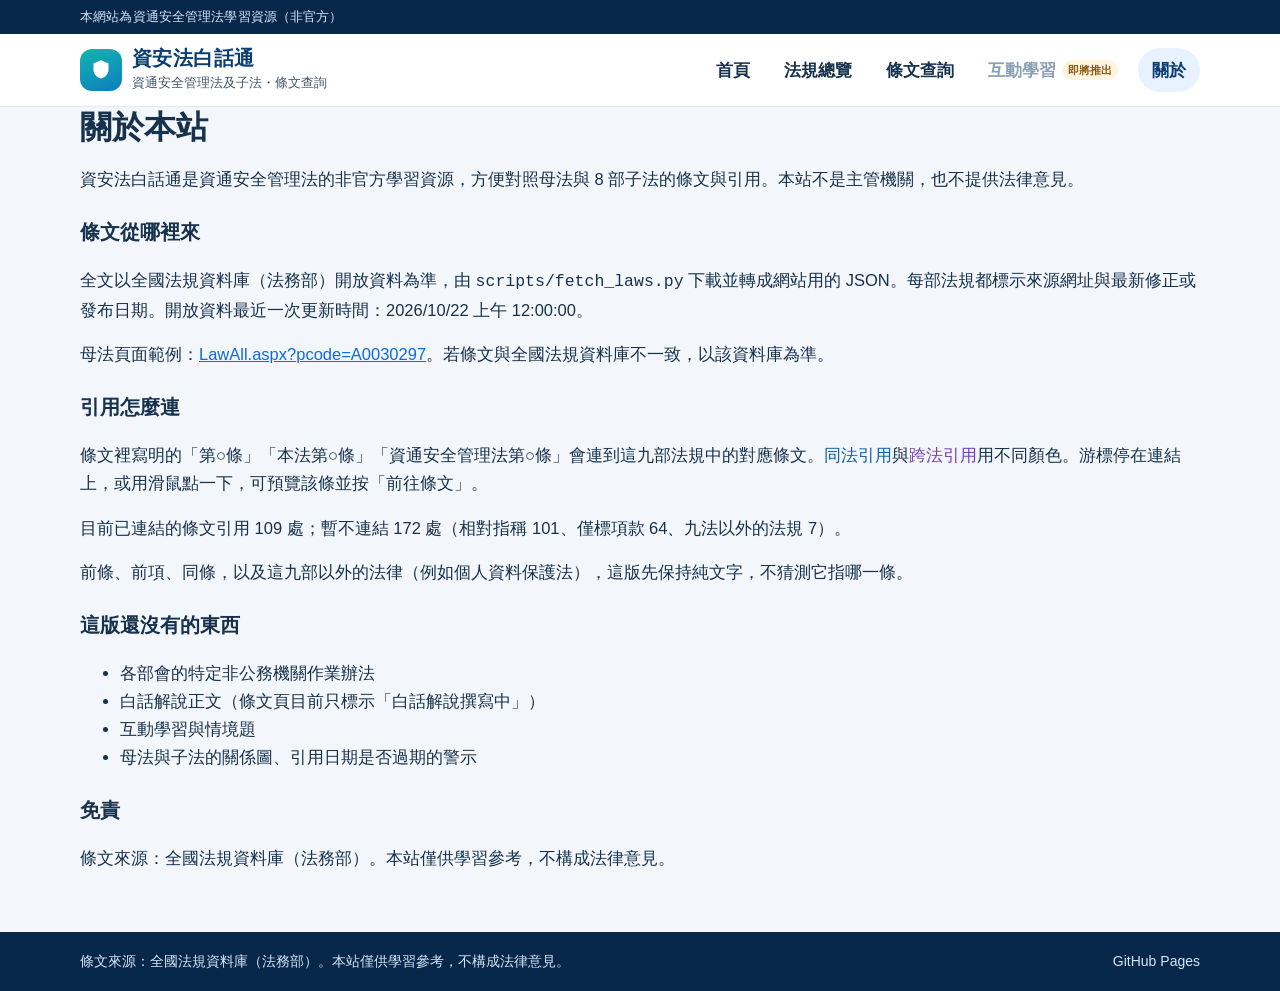
==== site/about.html @ 74843755 "Add 資安法白話通 static site with official law text. Fetch the parent act and eight subsidiary regulations" ====
<!DOCTYPE html>
<html lang="zh-Hant">
<head>
  <meta charset="utf-8">
  <meta name="viewport" content="width=device-width, initial-scale=1">
  <meta name="description" content="關於資安法白話通：非官方學習資源，條文來自全國法規資料庫。">
  <title>關於｜資安法白話通</title>
  <link rel="icon" href="favicon.svg" type="image/svg+xml">
  <link rel="stylesheet" href="css/style.css">
</head>
<body>
  <div class="sticky-top">
    <div class="topbar"><div class="topbar-inner">本網站為資通安全管理法學習資源（非官方）</div></div>
    <header class="site-header">
      <div class="header-inner">
        <a class="brand" href="index.html">
          <span class="brand-mark" aria-hidden="true">
            <svg viewBox="0 0 24 24"><path fill="currentColor" d="M12 2.2 4.5 5.4v6.1c0 4.5 3.1 7.9 7.5 9.1 4.4-1.2 7.5-4.6 7.5-9.1V5.4L12 2.2z"/><path fill="#fff" d="M10.9 12.1 8.8 10l-1.1 1.1 3.2 3.2 5.4-5.4-1.1-1.1z"/></svg>
          </span>
          <span><span class="brand-name">資安法白話通</span><span class="brand-sub">資通安全管理法及子法・條文查詢</span></span>
        </a>
        <input class="nav-toggle" type="checkbox" id="nav-toggle">
        <label class="nav-burger" for="nav-toggle"><span></span><span></span><span></span></label>
        <nav class="nav" aria-label="主要">
          <a class="nav-link" href="index.html">首頁</a>
          <a class="nav-link" href="overview.html">法規總覽</a>
          <a class="nav-link" href="law.html">條文查詢</a>
          <span class="nav-link is-disabled">互動學習<span class="soon">即將推出</span></span>
          <a class="nav-link is-active" href="about.html" aria-current="page">關於</a>
        </nav>
      </div>
    </header>
  </div>
  <main class="wrap about">
    <h1 class="page-title">關於本站</h1>
    <p>資安法白話通是資通安全管理法的非官方學習資源，方便對照母法與 8 部子法的條文與引用。本站不是主管機關，也不提供法律意見。</p>
    <h2>條文從哪裡來</h2>
    <p>全文以全國法規資料庫（法務部）開放資料為準，由 <code>scripts/fetch_laws.py</code> 下載並轉成網站用的 JSON。每部法規都標示來源網址與最新修正或發布日期。開放資料最近一次更新時間：<span id="source-updated">—</span>。</p>
    <p>母法頁面範例：<a href="https://law.moj.gov.tw/LawClass/LawAll.aspx?pcode=A0030297">LawAll.aspx?pcode=A0030297</a>。若條文與全國法規資料庫不一致，以該資料庫為準。</p>
    <h2>引用怎麼連</h2>
    <p>條文裡寫明的「第○條」「本法第○條」「資通安全管理法第○條」會連到這九部法規中的對應條文。<span class="swatch-same">同法引用</span>與<span class="swatch-cross">跨法引用</span>用不同顏色。游標停在連結上，或用滑鼠點一下，可預覽該條並按「前往條文」。</p>
    <p id="cite-stats">讀取引用統計中…</p>
    <p>前條、前項、同條，以及這九部以外的法律（例如個人資料保護法），這版先保持純文字，不猜測它指哪一條。</p>
    <h2>這版還沒有的東西</h2>
    <ul>
      <li>各部會的特定非公務機關作業辦法</li>
      <li>白話解說正文（條文頁目前只標示「白話解說撰寫中」）</li>
      <li>互動學習與情境題</li>
      <li>母法與子法的關係圖、引用日期是否過期的警示</li>
    </ul>
    <h2>免責</h2>
    <p>條文來源：全國法規資料庫（法務部）。本站僅供學習參考，不構成法律意見。</p>
  </main>
  <footer class="site-footer">
    <div class="footer-inner">
      <p>條文來源：全國法規資料庫（法務部）。本站僅供學習參考，不構成法律意見。</p>
      <p>GitHub Pages</p>
    </div>
  </footer>
  <noscript><p class="wrap">請啟用 JavaScript 以載入引用統計。免責聲明見上方正文。</p></noscript>
  <script type="module" src="js/about.js"></script>
</body>
</html>
---- site/css/style.css ----
:root {
  --ink: #17324d;
  --muted: #3e5568;
  --navy: #0b3d73;
  --navy-deep: #07284a;
  --blue: #0d6adf;
  --blue-dark: #0b57b8;
  --teal: #0e8f96;
  --green: #157a45;
  --bg: #f3f6fb;
  --card: #ffffff;
  --line: #e1e9f2;
  --same: #165eae;
  --cross: #7340b8;
  --soft: #e7f1fb;
  --mark: #ffe08a;
  --shadow: 0 10px 30px rgba(16, 48, 84, 0.08);
  --radius: 16px;
  --header-h: 108px;
  --max: 1120px;
  color-scheme: light;
}

* { box-sizing: border-box; }
html { scroll-behavior: smooth; }
body {
  margin: 0;
  color: var(--ink);
  background: var(--bg);
  font-family: "PingFang TC", "Noto Sans TC", "Microsoft JhengHei", "WenQuanYi Micro Hei", "Noto Sans CJK TC", sans-serif;
  font-size: 16.5px;
  line-height: 1.7;
}
img, svg { display: block; }
a { color: var(--blue); }
a:hover { color: var(--blue-dark); }
button, input, select { font: inherit; color: inherit; }
:focus-visible { outline: 3px solid #e2a308; outline-offset: 2px; }
[hidden] { display: none !important; }
.visually-hidden {
  position: absolute;
  width: 1px;
  height: 1px;
  padding: 0;
  margin: -1px;
  overflow: hidden;
  clip: rect(0, 0, 0, 0);
  white-space: nowrap;
  border: 0;
}

.topbar {
  background: var(--navy-deep);
  color: #d5e4f5;
  font-size: 13px;
  letter-spacing: 0.01em;
}
.topbar-inner, .header-inner, .wrap {
  width: min(var(--max), calc(100% - 32px));
  margin: 0 auto;
}
.topbar-inner { padding: 6px 0; }

.site-header {
  background: #fff;
  border-bottom: 1px solid var(--line);
}
.sticky-top { position: sticky; top: 0; z-index: 30; }
.header-inner {
  display: flex;
  align-items: center;
  gap: 20px;
  min-height: 72px;
}
.brand {
  display: flex;
  align-items: center;
  gap: 10px;
  text-decoration: none;
  color: var(--navy);
  margin-right: auto;
}
.brand-mark {
  width: 42px;
  height: 42px;
  border-radius: 12px;
  background: linear-gradient(160deg, #14b3b0, #0c7fbe);
  color: #fff;
  display: grid;
  place-items: center;
  flex: none;
}
.brand-mark svg { width: 24px; height: 24px; }
.brand-name { font-weight: 800; font-size: 20px; letter-spacing: 0.02em; line-height: 1.2; }
.brand-sub { display: block; color: var(--muted); font-size: 12.5px; font-weight: 500; }

.nav-toggle { position: absolute; opacity: 0; pointer-events: none; }
.nav-burger {
  display: none;
  width: 44px;
  height: 44px;
  border-radius: 10px;
  border: 1px solid var(--line);
  align-items: center;
  justify-content: center;
  flex-direction: column;
  gap: 5px;
  cursor: pointer;
}
.nav-burger span {
  display: block;
  width: 18px;
  height: 2px;
  background: var(--navy);
}
.nav {
  display: flex;
  align-items: center;
  gap: 6px;
}
.nav-link {
  display: inline-flex;
  align-items: center;
  gap: 6px;
  text-decoration: none;
  color: var(--ink);
  padding: 8px 14px;
  border-radius: 999px;
  font-weight: 600;
}
.nav-link.is-active { background: #e8f2ff; color: var(--navy); }
.nav-link.is-disabled {
  color: #8aa0b5;
  cursor: not-allowed;
}
.soon {
  font-size: 11px;
  font-weight: 700;
  color: #8a5a12;
  background: #fff4df;
  border-radius: 999px;
  padding: 1px 6px;
}

.hero {
  position: relative;
  color: #fff;
  background:
    radial-gradient(circle at 88% 18%, rgba(255, 255, 255, 0.18), transparent 26%),
    radial-gradient(circle at 72% 120%, rgba(56, 214, 206, 0.35), transparent 32%),
    linear-gradient(165deg, #08356c 0%, #0b5ca6 62%, #0a78aa 100%);
  overflow: hidden;
}
.hero-inner { padding: 48px 0 88px; }
.hero h1 {
  margin: 0 0 8px;
  font-size: clamp(30px, 4vw, 42px);
  line-height: 1.25;
  letter-spacing: 0.01em;
}
.lede { margin: 0 0 22px; color: #e5f1fb; font-size: 17px; }

.search-bar {
  display: flex;
  gap: 8px;
  align-items: center;
  background: #fff;
  color: var(--ink);
  border-radius: 14px;
  padding: 8px;
  box-shadow: 0 8px 24px rgba(5, 24, 48, 0.16);
}
.search-bar select, .search-bar input {
  border: 0;
  background: transparent;
  min-height: 44px;
}
.search-bar select { padding: 0 8px 0 12px; font-weight: 700; color: var(--navy); }
.search-bar input { flex: 1; min-width: 0; padding: 0 8px; }
.search-bar input::placeholder { color: #8aa0b3; }
.btn {
  display: inline-flex;
  align-items: center;
  justify-content: center;
  gap: 6px;
  border: 0;
  border-radius: 10px;
  min-height: 44px;
  padding: 0 16px;
  font-weight: 700;
  text-decoration: none;
  cursor: pointer;
  white-space: nowrap;
}
.btn-primary { background: var(--blue); color: #fff; }
.btn-primary:hover { background: var(--blue-dark); color: #fff; }
.btn-green { background: var(--green); color: #fff; }
.btn-ghost {
  background: #fff;
  color: var(--navy);
  border: 1px solid #c9d8ea;
}
.btn-sm { min-height: 36px; padding: 0 12px; font-size: 14.5px; }
.btn[disabled], .btn.is-disabled {
  background: #d5dee8;
  color: #66788a;
  cursor: not-allowed;
}
.hot {
  display: flex;
  flex-wrap: wrap;
  gap: 8px;
  align-items: center;
  margin-top: 14px;
  color: #d7e8f8;
  font-size: 14px;
}
.hot a {
  color: #fff;
  text-decoration: none;
  background: rgba(255, 255, 255, 0.14);
  border: 1px solid rgba(255, 255, 255, 0.28);
  border-radius: 999px;
  padding: 4px 12px;
}
.hot a:hover { background: rgba(255, 255, 255, 0.24); color: #fff; }

.overlap { margin-top: -52px; position: relative; z-index: 1; }
.feature-grid, .card-grid {
  display: grid;
  gap: 16px;
}
.feature-grid { grid-template-columns: 1fr 1fr; }
.card-grid { grid-template-columns: repeat(4, 1fr); }
.card {
  background: var(--card);
  border: 1px solid var(--line);
  border-radius: var(--radius);
  box-shadow: var(--shadow);
  padding: 20px;
}
.card h2, .card h3 { margin: 8px 0; line-height: 1.35; }
.icon-blob {
  width: 42px;
  height: 42px;
  border-radius: 12px;
  display: grid;
  place-items: center;
}
.icon-blob svg { width: 22px; height: 22px; }
.icon-blue { background: #e7f1ff; color: var(--blue); }
.icon-green { background: #e5f6ec; color: var(--green); }
.ticks { margin: 8px 0 16px; padding: 0; list-style: none; color: var(--muted); }
.ticks li { padding: 4px 0 4px 22px; position: relative; }
.ticks li::before { content: "✓"; position: absolute; left: 0; color: var(--teal); font-weight: 800; }
.card.is-soon { background: #f8fafc; }
.card.is-soon h2 { color: #5d7184; }

.section { margin: 28px auto; }
.section-head {
  display: flex;
  justify-content: space-between;
  gap: 12px;
  align-items: flex-end;
  margin-bottom: 8px;
}
.section-head h2 { margin: 0; font-size: 22px; }
.section-note { color: var(--muted); margin: 0 0 12px; font-size: 14.5px; }

.table-wrap { overflow-x: auto; border: 1px solid var(--line); border-radius: 14px; background: #fff; }
table { width: 100%; border-collapse: collapse; }
th, td { text-align: left; padding: 12px 14px; border-bottom: 1px solid var(--line); vertical-align: top; }
th { background: #f7fafc; color: #3d5870; font-size: 14px; font-weight: 700; white-space: nowrap; }
td.num, th.num { text-align: center; width: 48px; }
tr:last-child td { border-bottom: 0; }
tbody tr:hover td { background: #f8fbfe; }
.name-link { font-weight: 700; text-decoration: none; }
code.pcode { font-family: ui-monospace, SFMono-Regular, Menlo, Consolas, monospace; font-size: 13.5px; color: #245074; }

.badge {
  display: inline-block;
  border-radius: 999px;
  padding: 1px 8px;
  font-size: 12.5px;
  font-weight: 700;
  line-height: 1.6;
  white-space: nowrap;
}
.nowrap { white-space: nowrap; }
.badge-parent { background: var(--navy); color: #fff; }
.badge-sub { background: var(--soft); color: var(--navy); }
.badge-auth { background: #f3eaff; color: #6938a8; }

.callout {
  margin-top: 12px;
  background: #f8fbfe;
  border: 1px dashed #c5d5e6;
  border-radius: 12px;
  padding: 12px 14px;
  color: var(--muted);
}

.crumb { color: var(--muted); font-size: 14px; margin: 18px 0 6px; }
.crumb a { text-decoration: none; }
.page-title { margin: 0 0 6px; font-size: 32px; line-height: 1.3; }

.parent-banner {
  background: linear-gradient(145deg, #0b3f78, #0d6aae);
  color: #fff;
  border-radius: 18px;
  padding: 22px 24px;
  display: flex;
  gap: 18px;
  justify-content: space-between;
  align-items: flex-end;
  margin: 14px 0 18px;
}
.parent-banner h2 { margin: 8px 0 0; font-size: 28px; line-height: 1.3; }
.parent-banner a { color: #fff; }
.parent-banner .btn-primary { color: #fff; }
.parent-banner .btn-ghost { color: var(--navy); background: #fff; }
.parent-banner .meta { color: #d6e8f8; margin: 6px 0 0; }
.parent-banner .actions { display: flex; gap: 8px; flex-wrap: wrap; }
.subcard h3 { font-size: 16.5px; min-height: 3.2em; }
.subcard p { margin: 6px 0; color: var(--muted); font-size: 14.5px; }
.subcard .actions { margin-top: auto; }

.law-tools { padding-top: 18px; }
.tool-row {
  display: flex;
  flex-wrap: wrap;
  gap: 10px;
  align-items: center;
}
.tool-row select, .tool-row input[type="search"] {
  min-height: 44px;
  border: 1px solid #cfdbe8;
  border-radius: 10px;
  background: #fff;
  padding: 0 12px;
}
.tool-row select { max-width: 100%; }
.tool-row input[type="search"] { flex: 1; min-width: 180px; }
.scope {
  display: inline-flex;
  background: #fff;
  border: 1px solid #cfdbe8;
  border-radius: 999px;
  padding: 3px;
  gap: 2px;
}
.scope a {
  text-decoration: none;
  color: var(--muted);
  padding: 6px 12px;
  border-radius: 999px;
  font-weight: 700;
  font-size: 14.5px;
}
.scope a.is-active { background: var(--navy); color: #fff; }

.law-tabs {
  display: flex;
  gap: 8px;
  overflow-x: auto;
  padding: 12px 0 4px;
  scrollbar-width: thin;
}
.law-tabs a {
  flex: none;
  text-decoration: none;
  color: var(--navy);
  background: #fff;
  border: 1px solid var(--line);
  border-radius: 999px;
  padding: 6px 12px;
  font-size: 14.5px;
  font-weight: 700;
}
.law-tabs a.is-active { background: var(--navy); color: #fff; border-color: var(--navy); }

.law-layout {
  display: grid;
  grid-template-columns: 250px minmax(0, 1fr) 300px;
  gap: 16px;
  align-items: start;
  margin: 12px 0 28px;
}
@media (min-width: 1021px) {
  .chapters, .refs {
    position: sticky;
    top: 108px;
    max-height: calc(100vh - 124px);
    overflow: auto;
  }
}
.panel {
  background: #fff;
  border: 1px solid var(--line);
  border-radius: 16px;
  box-shadow: var(--shadow);
}
.chapters, .refs { padding: 12px; }
.chapters h2, .refs h2 {
  margin: 4px 8px 8px;
  font-size: 15px;
  color: var(--muted);
  font-weight: 700;
}
.chapter-block { margin-bottom: 10px; }
.chapter-block h3 {
  margin: 8px 8px 4px;
  font-size: 13.5px;
  color: #5b7288;
}
.chapter-block a {
  display: block;
  text-decoration: none;
  color: var(--ink);
  border-radius: 10px;
  padding: 7px 10px;
  line-height: 1.35;
}
.chapter-block a small { display: block; color: var(--muted); font-weight: 500; }
.chapter-block a.is-active { background: var(--navy); color: #fff; }
.chapter-block a.is-active small { color: #d5e4f5; }

.article { padding: 20px 22px 16px; }
.article-kicker { display: flex; flex-wrap: wrap; gap: 8px; align-items: center; margin-bottom: 6px; }
.chip {
  display: inline-flex;
  align-items: center;
  background: var(--soft);
  color: var(--navy);
  border-radius: 999px;
  padding: 2px 10px;
  font-size: 13.5px;
  font-weight: 700;
}
.article h1 { margin: 0 0 8px; font-size: 28px; line-height: 1.35; }
.article-tools { display: flex; gap: 8px; flex-wrap: wrap; align-items: center; }
.origin-block { margin-top: 8px; }
.origin-head {
  display: flex;
  justify-content: space-between;
  gap: 8px;
  align-items: center;
}
.origin-head h2 { margin: 0; font-size: 16px; }
.para { margin: 12px 0; }
.para-label { margin: 0 0 2px; color: #5c7590; font-size: 13.5px; font-weight: 700; }
.para-text { margin: 0; }
.kuan-list, .mu-list { list-style: none; margin: 6px 0 0; padding: 0; }
.kuan-list > li { margin: 4px 0; }
.mu-list { margin-left: 1.2em; }
.mu-list li { margin: 2px 0; }
.para.is-target { background: #fff8e8; border-radius: 8px; }

.cite { text-underline-offset: 3px; cursor: pointer; white-space: nowrap; }
.cite-same { color: var(--same); text-decoration: underline dashed; }
.cite-cross { color: var(--cross); text-decoration: underline dashed; }
mark { background: var(--mark); color: inherit; border-radius: 2px; padding: 0 1px; }

.plain {
  margin-top: 18px;
  background: #f3fbf6;
  border: 1px solid #cfe8d8;
  border-radius: 14px;
  padding: 14px 16px;
}
.plain header { display: flex; justify-content: space-between; gap: 8px; align-items: baseline; }
.plain h2 { margin: 0; font-size: 16px; color: #14643a; }
.plain header span { color: #5d7a68; font-size: 13px; }
.plain-status { margin: 8px 0 0; color: #3d6b50; font-weight: 700; }

.pager {
  display: flex;
  justify-content: space-between;
  gap: 12px;
  margin-top: 16px;
  padding-top: 12px;
  border-top: 1px solid var(--line);
}
.pager a { text-decoration: none; font-weight: 700; }

.ref-block { margin: 0 6px 14px; }
.ref-block h3 { margin: 0 0 8px; font-size: 15.5px; }
.ref-empty { color: var(--muted); margin: 0; font-size: 14.5px; }
.ref-card {
  display: block;
  text-decoration: none;
  color: inherit;
  border: 1px solid var(--line);
  border-radius: 12px;
  padding: 8px 10px;
  margin-bottom: 8px;
}
.ref-card:hover { border-color: #b7cbe2; background: #f8fbfe; }
.ref-card strong { display: block; color: var(--navy); }
.ref-card span { display: block; color: var(--muted); font-size: 13.5px; }
.legend { margin: 8px 6px 4px; color: var(--muted); font-size: 13px; }
.legend i { font-style: normal; font-weight: 800; }
.swatch-same { color: var(--same); }
.swatch-cross { color: var(--cross); }

.results { list-style: none; margin: 0; padding: 0; }
.results a {
  display: block;
  text-decoration: none;
  color: inherit;
  padding: 12px 2px;
  border-bottom: 1px solid var(--line);
}
.results a:hover strong { text-decoration: underline; }
.results strong { color: var(--navy); }
.hit-meta { color: var(--muted); font-size: 13.5px; }
.search-banner {
  background: #fff8e8;
  border: 1px solid #f0e0b0;
  border-radius: 10px;
  padding: 8px 12px;
  margin-bottom: 10px;
}

.history { margin-top: 10px; }
.history summary { cursor: pointer; font-weight: 700; color: var(--navy); }
.history pre {
  white-space: pre-wrap;
  font-family: inherit;
  font-size: 14.5px;
  line-height: 1.65;
  color: var(--muted);
  background: #f7fafc;
  border-radius: 10px;
  padding: 10px 12px;
}
.attach-list { margin: 8px 0 0; padding-left: 1.1em; }
.attach-list a { overflow-wrap: anywhere; }

.popover {
  position: fixed;
  z-index: 50;
  width: min(360px, calc(100vw - 16px));
  background: #fff;
  border: 1px solid #d5e1ee;
  border-radius: 14px;
  box-shadow: 0 16px 40px rgba(16, 42, 77, 0.18);
  padding: 12px 14px;
}
.popover-kicker { margin: 0; color: var(--muted); font-size: 12.5px; }
.popover-title { margin: 2px 0 6px; font-weight: 800; color: var(--navy); }
.popover-body {
  margin: 0;
  max-height: 160px;
  overflow: auto;
  color: var(--ink);
  font-size: 14.5px;
  white-space: pre-wrap;
}
.popover-foot {
  display: flex;
  justify-content: space-between;
  align-items: center;
  gap: 8px;
  margin-top: 10px;
}
.popover-date { color: var(--muted); font-size: 12.5px; }

.site-footer {
  background: var(--navy-deep);
  color: #d5e4f4;
  margin-top: 20px;
}
.footer-inner {
  width: min(var(--max), calc(100% - 32px));
  margin: 0 auto;
  padding: 18px 0;
  display: flex;
  justify-content: space-between;
  gap: 12px;
  align-items: flex-start;
  font-size: 14px;
}
.site-footer p { margin: 0; }
.about { padding-bottom: 24px; }
.about h1 { margin-bottom: 8px; }
.about h2 { font-size: 20px; margin-top: 22px; }
.loading, .error { padding: 24px 0; color: var(--muted); }

@media (max-width: 1020px) {
  .law-layout, .feature-grid, .card-grid { grid-template-columns: 1fr; }
  .law-layout .article { order: 1; }
  .law-layout .chapters { order: 2; max-height: 320px; overflow: auto; }
  .law-layout .refs { order: 3; }
  .parent-banner { flex-direction: column; align-items: flex-start; }
  .subcard h3 { min-height: 0; }
}
@media (min-width: 721px) and (max-width: 1020px) {
  .card-grid { grid-template-columns: 1fr 1fr; }
}
@media (max-width: 760px) {
  .nav-burger { display: flex; }
  .nav {
    display: none;
    position: absolute;
    top: 100%;
    left: 0;
    right: 0;
    background: #fff;
    border-bottom: 1px solid var(--line);
    flex-direction: column;
    align-items: stretch;
    padding: 8px 16px 14px;
  }
  .nav-toggle:checked ~ .nav { display: flex; }
  .header-inner { position: relative; }
  .site-header { position: relative; }
  .hero-inner { padding-top: 32px; }
  .search-bar { flex-wrap: wrap; }
  .search-bar select, .search-bar input, .search-bar .btn { width: 100%; }
  .footer-inner { flex-direction: column; }
  .article { padding: 16px; }
  .article h1 { font-size: 24px; }
}
@media (prefers-reduced-motion: reduce) {
  html { scroll-behavior: auto; }
}
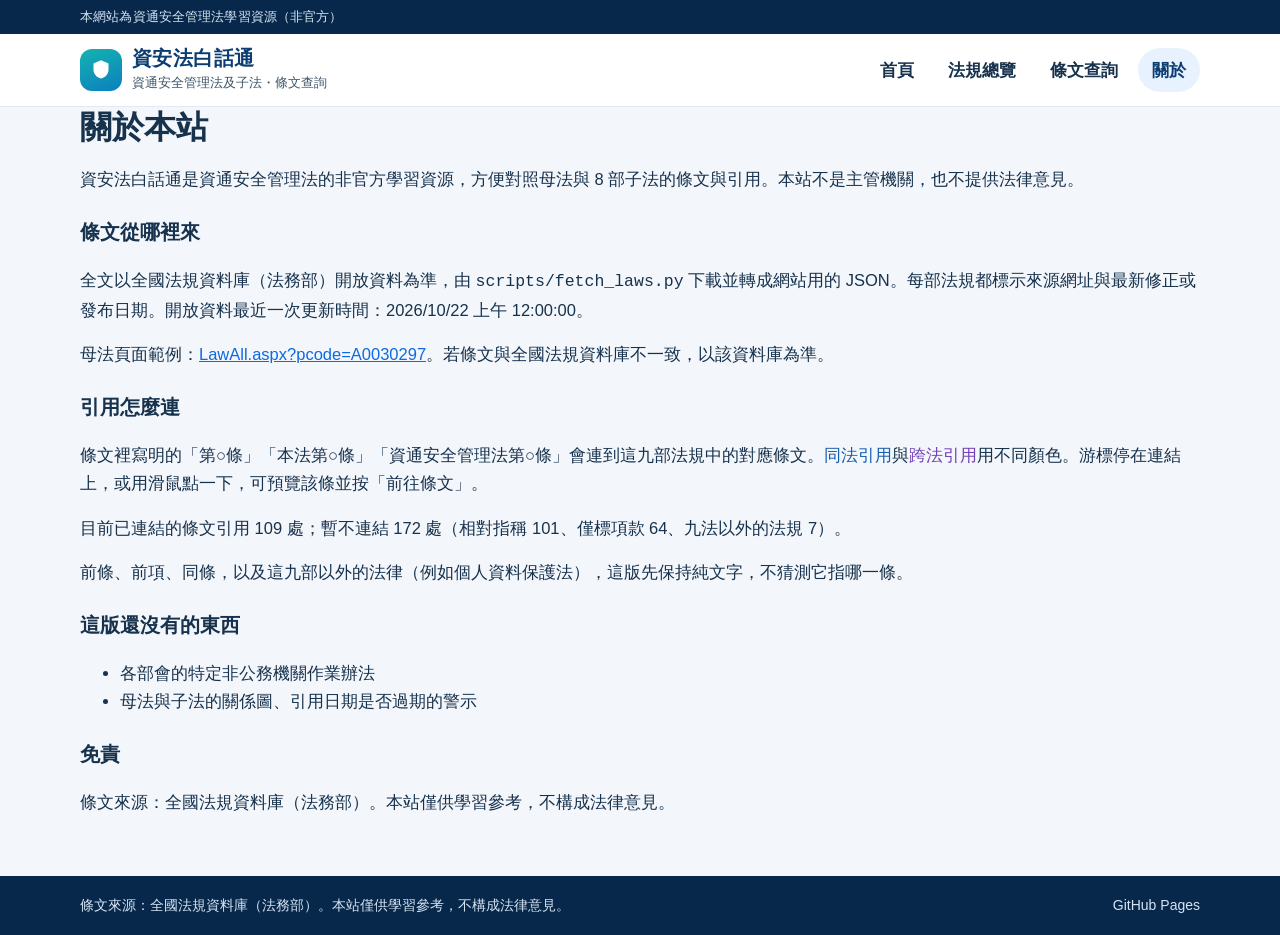
==== commit 52cefddb: "Remove 白話解說 and 互動學習 from the site UI. The article page keeps the text and citation panel, and the r" ====
--- a/site/about.html
+++ b/site/about.html
@@ -25,7 +25,6 @@
           <a class="nav-link" href="index.html">首頁</a>
           <a class="nav-link" href="overview.html">法規總覽</a>
           <a class="nav-link" href="law.html">條文查詢</a>
-          <span class="nav-link is-disabled">互動學習<span class="soon">即將推出</span></span>
           <a class="nav-link is-active" href="about.html" aria-current="page">關於</a>
         </nav>
       </div>
@@ -44,8 +43,6 @@
     <h2>這版還沒有的東西</h2>
     <ul>
       <li>各部會的特定非公務機關作業辦法</li>
-      <li>白話解說正文（條文頁目前只標示「白話解說撰寫中」）</li>
-      <li>互動學習與情境題</li>
       <li>母法與子法的關係圖、引用日期是否過期的警示</li>
     </ul>
     <h2>免責</h2>
--- a/site/css/style.css
+++ b/site/css/style.css
@@ -129,18 +129,6 @@
   font-weight: 600;
 }
 .nav-link.is-active { background: #e8f2ff; color: var(--navy); }
-.nav-link.is-disabled {
-  color: #8aa0b5;
-  cursor: not-allowed;
-}
-.soon {
-  font-size: 11px;
-  font-weight: 700;
-  color: #8a5a12;
-  background: #fff4df;
-  border-radius: 999px;
-  padding: 1px 6px;
-}
 
 .hero {
   position: relative;
@@ -226,12 +214,11 @@
 .hot a:hover { background: rgba(255, 255, 255, 0.24); color: #fff; }
 
 .overlap { margin-top: -52px; position: relative; z-index: 1; }
-.feature-grid, .card-grid {
+.card-grid {
   display: grid;
   gap: 16px;
-}
-.feature-grid { grid-template-columns: 1fr 1fr; }
-.card-grid { grid-template-columns: repeat(4, 1fr); }
+  grid-template-columns: repeat(4, 1fr);
+}
 .card {
   background: var(--card);
   border: 1px solid var(--line);
@@ -249,12 +236,17 @@
 }
 .icon-blob svg { width: 22px; height: 22px; }
 .icon-blue { background: #e7f1ff; color: var(--blue); }
-.icon-green { background: #e5f6ec; color: var(--green); }
 .ticks { margin: 8px 0 16px; padding: 0; list-style: none; color: var(--muted); }
 .ticks li { padding: 4px 0 4px 22px; position: relative; }
 .ticks li::before { content: "✓"; position: absolute; left: 0; color: var(--teal); font-weight: 800; }
-.card.is-soon { background: #f8fafc; }
-.card.is-soon h2 { color: #5d7184; }
+.feature-card {
+  display: flex;
+  gap: 18px;
+  align-items: center;
+}
+.feature-card h2 { margin-top: 0; }
+.feature-card .ticks { margin-bottom: 0; }
+.feature-card .btn { margin-left: auto; flex: none; }
 
 .section { margin: 28px auto; }
 .section-head {
@@ -460,18 +452,6 @@
 .cite-same { color: var(--same); text-decoration: underline dashed; }
 .cite-cross { color: var(--cross); text-decoration: underline dashed; }
 mark { background: var(--mark); color: inherit; border-radius: 2px; padding: 0 1px; }
-
-.plain {
-  margin-top: 18px;
-  background: #f3fbf6;
-  border: 1px solid #cfe8d8;
-  border-radius: 14px;
-  padding: 14px 16px;
-}
-.plain header { display: flex; justify-content: space-between; gap: 8px; align-items: baseline; }
-.plain h2 { margin: 0; font-size: 16px; color: #14643a; }
-.plain header span { color: #5d7a68; font-size: 13px; }
-.plain-status { margin: 8px 0 0; color: #3d6b50; font-weight: 700; }
 
 .pager {
   display: flex;
@@ -588,7 +568,7 @@
 .loading, .error { padding: 24px 0; color: var(--muted); }
 
 @media (max-width: 1020px) {
-  .law-layout, .feature-grid, .card-grid { grid-template-columns: 1fr; }
+  .law-layout, .card-grid { grid-template-columns: 1fr; }
   .law-layout .article { order: 1; }
   .law-layout .chapters { order: 2; max-height: 320px; overflow: auto; }
   .law-layout .refs { order: 3; }
@@ -618,6 +598,8 @@
   .hero-inner { padding-top: 32px; }
   .search-bar { flex-wrap: wrap; }
   .search-bar select, .search-bar input, .search-bar .btn { width: 100%; }
+  .feature-card { flex-direction: column; align-items: flex-start; }
+  .feature-card .btn { margin-left: 0; }
   .footer-inner { flex-direction: column; }
   .article { padding: 16px; }
   .article h1 { font-size: 24px; }
